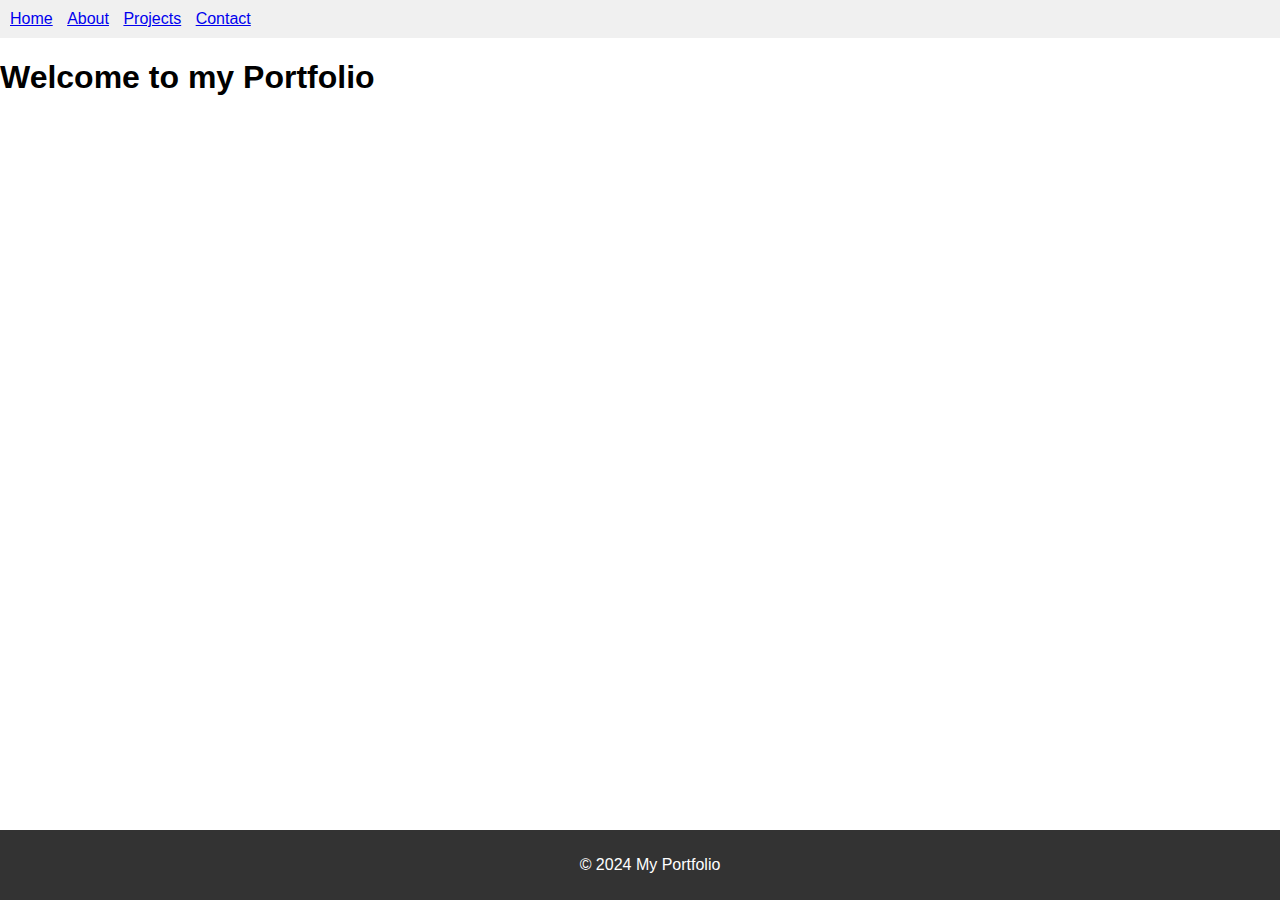
==== index.html @ f3b78f93 "init" ====
<!DOCTYPE html>
<html lang="en">
<head>
    <meta charset="UTF-8">
    <meta name="viewport" content="width=device-width, initial-scale=1.0">
    <title>My Portfolio - Home</title>
    <link rel="stylesheet" href="css/styles.css">
    <link rel="stylesheet" href="css/pages/home.css">
</head>
<body>
    <nav>
        <ul>
            <li><a href="index.html">Home</a></li>
            <li><a href="about.html">About</a></li>
            <li><a href="projects.html">Projects</a></li>
            <li><a href="contact.html">Contact</a></li>
        </ul>
    </nav>

    <main>
        <h1>Welcome to my Portfolio</h1>
    </main>

    <footer>
        <p>&copy; 2024 My Portfolio</p>
    </footer>

    <script src="js/script.js"></script>
    <script src="js/home.js"></script>
</body>
</html>
---- css/styles.css ----
/* Global styles for navigation, footer, etc. */
body {
    font-family: sans-serif;
    margin: 0;
    padding: 0;
}

nav {
    background-color: #f0f0f0;
    padding: 10px;
}

nav ul {
    list-style-type: none;
    margin: 0;
    padding: 0;
}

nav li {
    display: inline;
    margin-right: 10px;
}

footer {
    background-color: #333;
    color: white;
    text-align: center;
    padding: 10px;
    position: fixed;
    bottom: 0;
    width: 100%;
}
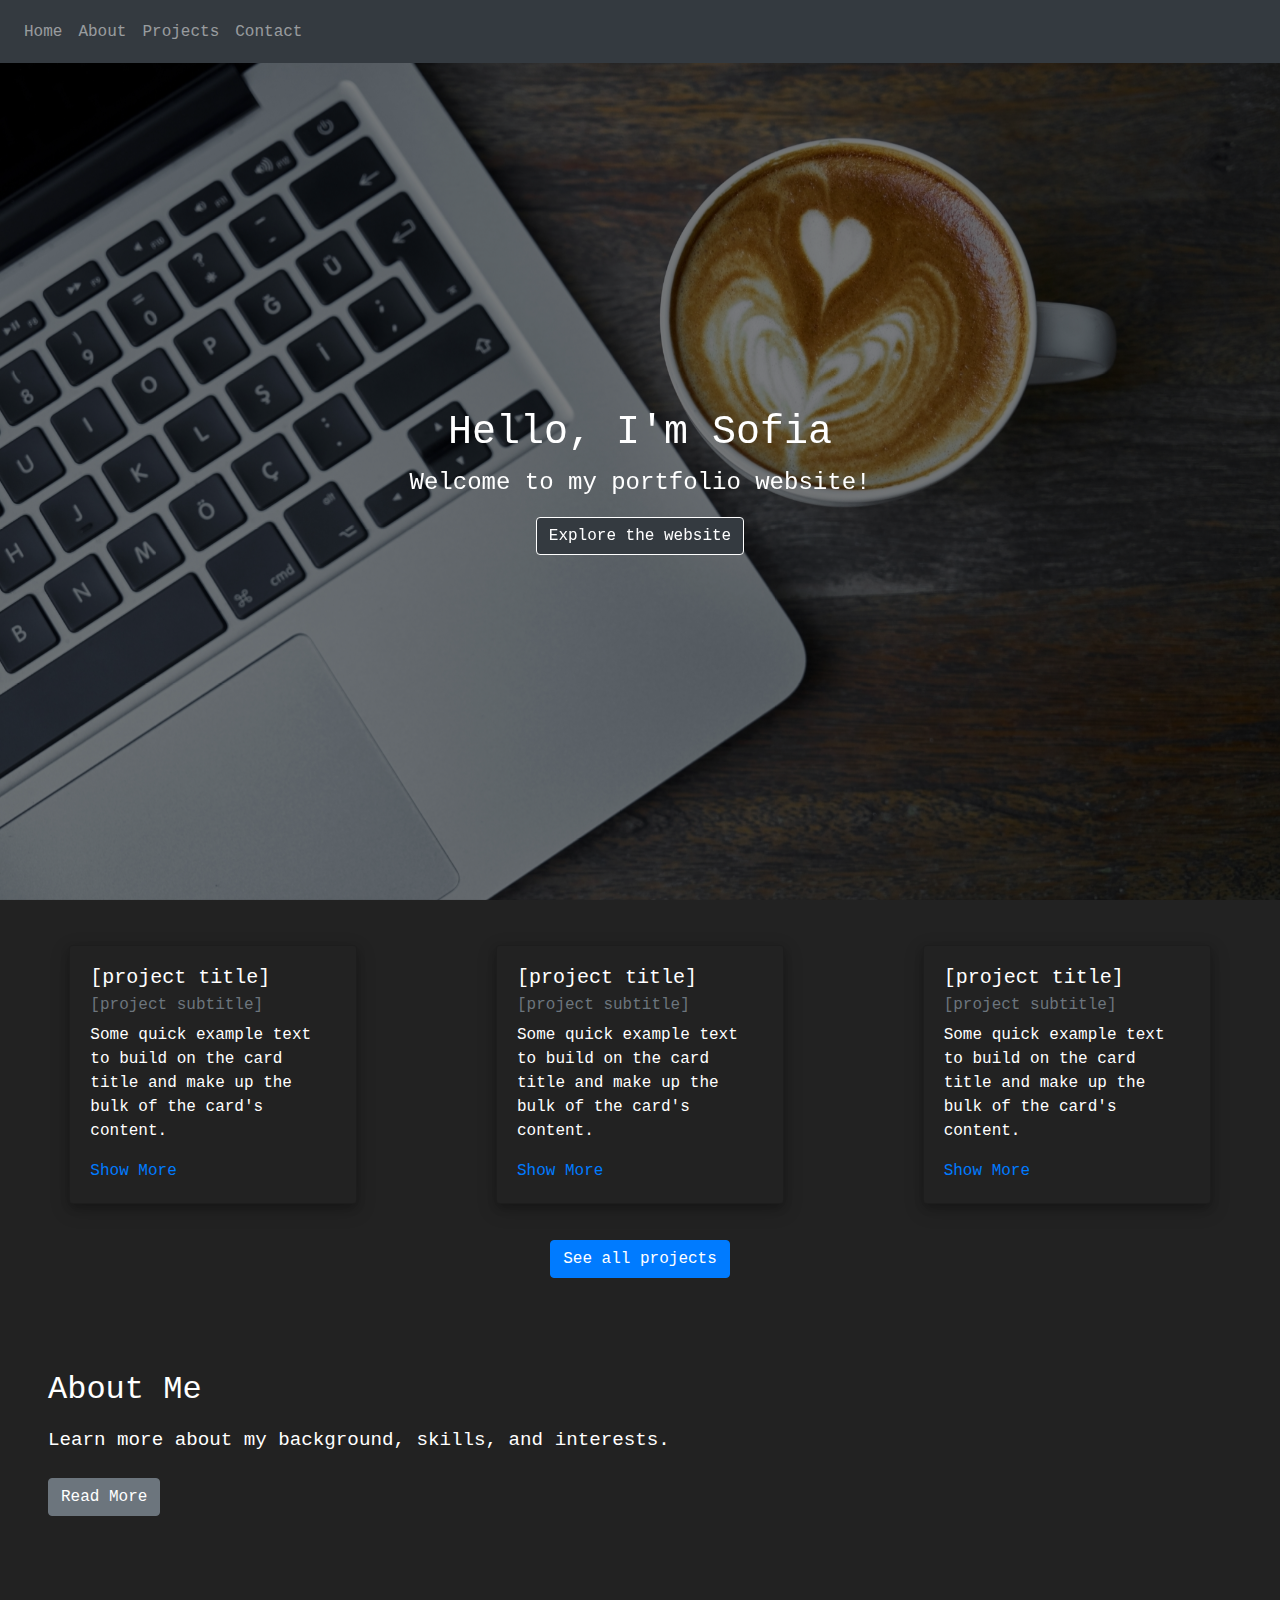
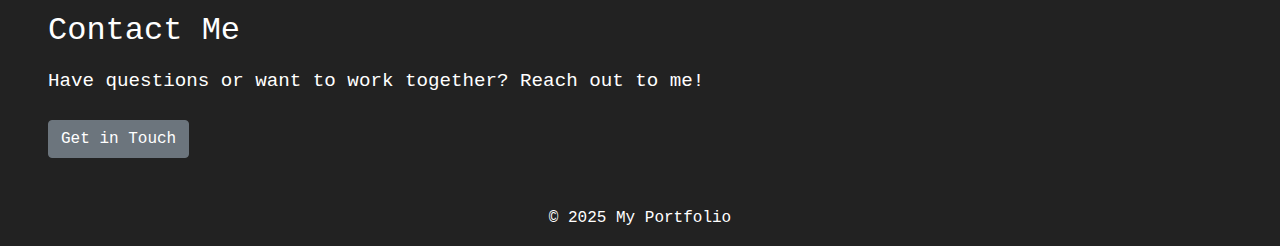
==== commit f9405462: "created the home page" ====
--- a/index.html
+++ b/index.html
@@ -1,31 +1,157 @@
-<!DOCTYPE html>
+<!doctype html>
 <html lang="en">
-<head>
-    <meta charset="UTF-8">
-    <meta name="viewport" content="width=device-width, initial-scale=1.0">
+  <head>
+    <meta charset="UTF-8" />
+    <meta name="viewport" content="width=device-width, initial-scale=1.0" />
     <title>My Portfolio - Home</title>
-    <link rel="stylesheet" href="css/styles.css">
-    <link rel="stylesheet" href="css/pages/home.css">
-</head>
-<body>
-    <nav>
-        <ul>
-            <li><a href="index.html">Home</a></li>
-            <li><a href="about.html">About</a></li>
-            <li><a href="projects.html">Projects</a></li>
-            <li><a href="contact.html">Contact</a></li>
+
+    <!-- Bootstrap CSS -->
+    <link
+      rel="stylesheet"
+      href="https://cdn.jsdelivr.net/npm/bootstrap@4.0.0/dist/css/bootstrap.min.css"
+      integrity="sha384-Gn5384xqQ1aoWXA+058RXPxPg6fy4IWvTNh0E263XmFcJlSAwiGgFAW/dAiS6JXm"
+      crossorigin="anonymous"
+    />
+
+    <link rel="stylesheet" href="css/styles.css" />
+    <link rel="stylesheet" href="css/home.css" />
+  </head>
+
+  <body>
+    <nav class="navbar navbar-expand-lg navbar-dark bg-dark">
+      <div class="collapse navbar-collapse" id="navbarSupportedContent">
+        <ul class="navbar-nav mr-auto">
+          <li class="nav-item">
+            <a class="nav-link" href="index.html">Home</a>
+          </li>
+          <li class="nav-item">
+            <a class="nav-link" href="about.html">About</a>
+          </li>
+          <li class="nav-item">
+            <a class="nav-link" href="projects.html">Projects</a>
+          </li>
+          <li class="nav-item">
+            <a class="nav-link" href="contact.html">Contact</a>
+          </li>
         </ul>
+      </div>
     </nav>
 
     <main>
-        <h1>Welcome to my Portfolio</h1>
+      <div class="welcome-message">
+        <h1>Hello, I'm Sofia</h1>
+        <p>Welcome to my portfolio website!</p>
+        <button type="button" class="btn btn-dark">Explore the website</button>
+      </div>
+
+      <div id="MainCarousel" class="carousel slide" data-ride="carousel">
+        <div class="carousel-inner">
+          <div class="carousel-item active">
+            <img
+              class="d-block w-100"
+              src="images/carousel1.jpg"
+              alt="First slide"
+            />
+          </div>
+          <div class="carousel-item">
+            <img
+              class="d-block w-100"
+              src="images/carousel2.jpg"
+              alt="Second slide"
+            />
+          </div>
+          <div class="carousel-item">
+            <img
+              class="d-block w-100"
+              src="images/carousel3.jpg"
+              alt="Third slide"
+            />
+          </div>
+        </div>
+      </div>
+
+      <div id="project-section">
+        <div class="project-grid">
+          <div class="card" style="width: 18rem">
+            <div class="card-body">
+              <h5 class="card-title">[project title]</h5>
+              <h6 class="card-subtitle mb-2 text-muted">[project subtitle]</h6>
+              <p class="card-text">
+                Some quick example text to build on the card title and make up
+                the bulk of the card's content.
+              </p>
+              <a href="#" class="card-link">Show More</a>
+            </div>
+          </div>
+
+          <div class="card" style="width: 18rem">
+            <div class="card-body">
+              <h5 class="card-title">[project title]</h5>
+              <h6 class="card-subtitle mb-2 text-muted">[project subtitle]</h6>
+              <p class="card-text">
+                Some quick example text to build on the card title and make up
+                the bulk of the card's content.
+              </p>
+              <a href="#" class="card-link">Show More</a>
+            </div>
+          </div>
+
+          <div class="card" style="width: 18rem">
+            <div class="card-body">
+              <h5 class="card-title">[project title]</h5>
+              <h6 class="card-subtitle mb-2 text-muted">[project subtitle]</h6>
+              <p class="card-text">
+                Some quick example text to build on the card title and make up
+                the bulk of the card's content.
+              </p>
+              <a href="#" class="card-link">Show More</a>
+            </div>
+          </div>
+        </div>
+        <div class="page-link-project">
+          <a href="projects.html"
+            ><button type="button" class="btn btn-primary">
+              See all projects
+            </button></a
+          >
+        </div>
+      </div>
+
+      <div id="about-section" class="p-5">
+        <h2>About Me</h2>
+        <p>Learn more about my background, skills, and interests.</p>
+        <a href="about.html" class="btn btn-secondary">Read More</a>
+      </div>
+
+      <div id="contact-section" class="p-5">
+        <h2>Contact Me</h2>
+        <p>Have questions or want to work together? Reach out to me!</p>
+        <a href="contact.html" class="btn btn-secondary">Get in Touch</a>
+      </div>
     </main>
 
     <footer>
-        <p>&copy; 2024 My Portfolio</p>
+      <p>&copy; 2025 My Portfolio</p>
     </footer>
 
     <script src="js/script.js"></script>
     <script src="js/home.js"></script>
-</body>
+
+    <!-- Bootstrap JS -->
+    <script
+      src="https://code.jquery.com/jquery-3.2.1.slim.min.js"
+      integrity="sha384-KJ3o2DKtIkvYIK3UENzmM7KCkRr/rE9/Qpg6aAZGJwFDMVNA/GpGFF93hXpG5KkN"
+      crossorigin="anonymous"
+    ></script>
+    <script
+      src="https://cdn.jsdelivr.net/npm/popper.js@1.12.9/dist/umd/popper.min.js"
+      integrity="sha384-ApNbgh9B+Y1QKtv3Rn7W3mgPxhU9K/ScQsAP7hUibX39j7fakFPskvXusvfa0b4Q"
+      crossorigin="anonymous"
+    ></script>
+    <script
+      src="https://cdn.jsdelivr.net/npm/bootstrap@4.0.0/dist/js/bootstrap.min.js"
+      integrity="sha384-JZR6Spejh4U02d8jOt6vLEHfe/JQGiRRSQQxSfFWpi1MquVdAyjUar5+76PVCmYl"
+      crossorigin="anonymous"
+    ></script>
+  </body>
 </html>
--- a/css/styles.css
+++ b/css/styles.css
@@ -1,32 +1,24 @@
-/* Global styles for navigation, footer, etc. */
+:root {
+  --background-color: #222222;
+}
+
 body {
-    font-family: sans-serif;
-    margin: 0;
-    padding: 0;
+  font-family: monospace;
+  background-color: var(--background-color);
+  color: white;
 }
 
 nav {
-    background-color: #f0f0f0;
-    padding: 10px;
-}
-
-nav ul {
-    list-style-type: none;
-    margin: 0;
-    padding: 0;
-}
-
-nav li {
-    display: inline;
-    margin-right: 10px;
+  position: sticky !important;
+  top: 0 !important;
+  z-index: 40;
+  background-color: var(--background-color) !important;
+  height: 7vh;
+  max-height: 7vh;
 }
 
 footer {
-    background-color: #333;
-    color: white;
-    text-align: center;
-    padding: 10px;
-    position: fixed;
-    bottom: 0;
-    width: 100%;
+  display: flex;
+  justify-content: center;
+  align-items: center;
 }
--- a/css/home.css
+++ b/css/home.css
@@ -0,0 +1,81 @@
+:root {
+  --background-color: #222222;
+}
+
+.carousel-item {
+  height: 93vh;
+}
+
+.carousel-item img {
+  object-fit: cover;
+  height: 93vh;
+  width: 100%;
+}
+
+.welcome-message {
+  display: flex;
+  flex-direction: column;
+  justify-content: center;
+  align-items: center;
+  position: absolute;
+  top: 7vh;
+  height: 93vh;
+  width: 100%;
+  background-color: rgba(0, 0, 0, 0.5);
+  color: white;
+  font-size: 24px;
+  z-index: 10;
+}
+
+.welcome-message button {
+  border: 1px solid white;
+}
+
+#project-section {
+  padding: 5vh 0 5vh 0;
+  justify-content: center;
+}
+
+.project-grid {
+  display: grid;
+  align-items: center;
+  grid-template-columns: repeat(3, minmax(0, 1fr));
+}
+
+#project-section .card {
+  background-color: var(--background-color);
+  margin: auto;
+  box-shadow: 0 4px 8px 0 rgba(0, 0, 0, 0.2), 0 6px 20px 0 rgba(0, 0, 0, 0.19);
+}
+
+.page-link-project {
+  margin-top: 4vh;
+  display: flex;
+  width: 100%;
+  justify-content: center;
+}
+
+#about-section,
+#contact-section {
+  padding: 5vh 0;
+  text-align: left;
+  background-color: var(--background-color);
+  color: white;
+}
+
+#about-section h2,
+#contact-section h2 {
+  font-size: 2rem;
+  margin-bottom: 1rem;
+}
+
+#about-section p,
+#contact-section p {
+  font-size: 1.2rem;
+  margin-bottom: 1.5rem;
+}
+
+#about-section a,
+#contact-section a {
+  transition: background-color 0.3s ease;
+}
